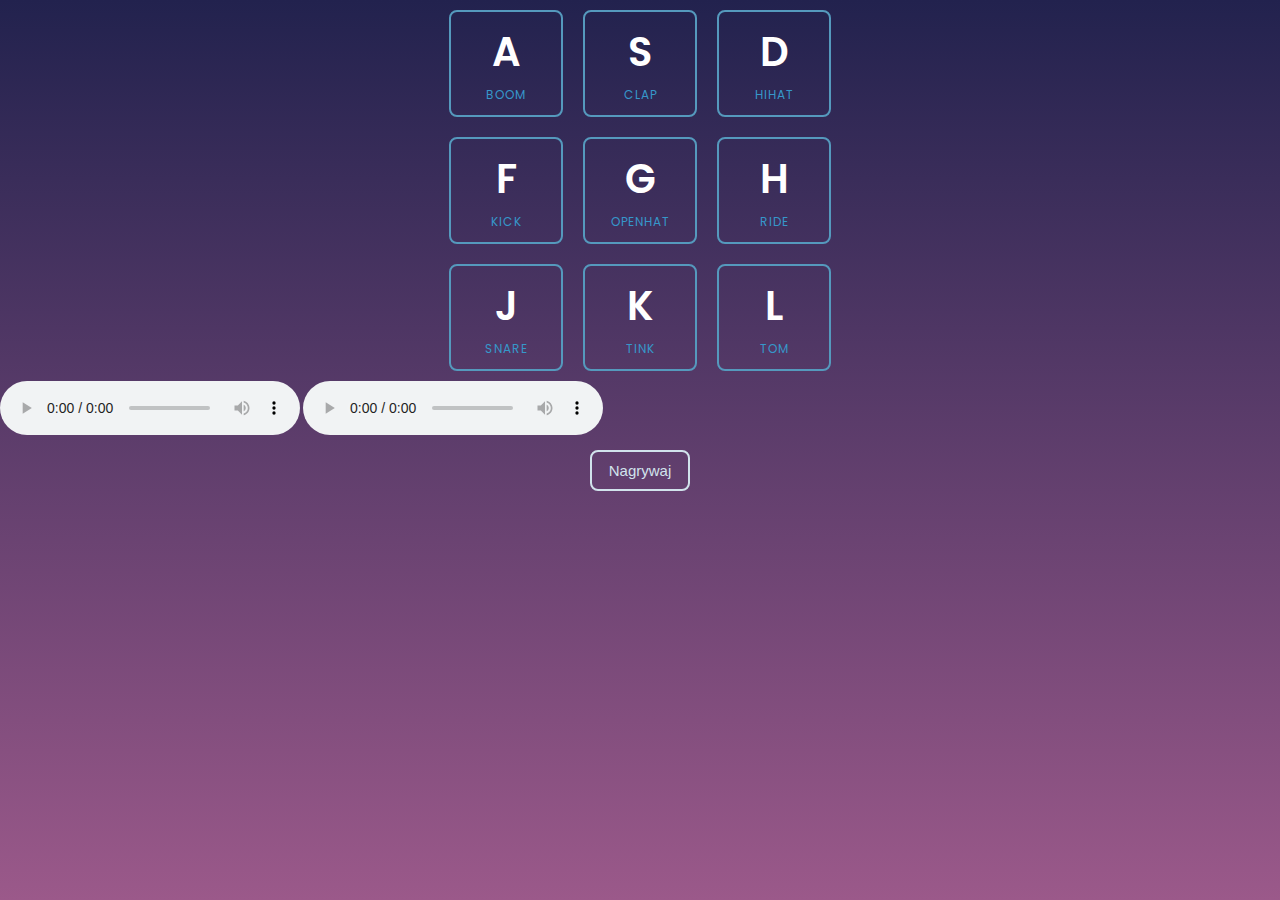
==== lab3/index.html @ 28f6c827 "lab2-lab3" ====
<!DOCTYPE html>
<html lang="en">
<head>
    <meta charset="UTF-8">
    <meta name="viewport" content="width=device-width, initial-scale=1.0">
    <title>Document</title>
    <link rel="stylesheet" href="style.css">
</head>
<body>
    <div class="keys">
        <div data-key="65" class="key">
          <kbd>A</kbd>
          <span class="sound">boom</span>
        </div>
        <div data-key="83" class="key">
          <kbd>S</kbd>
          <span class="sound">clap</span>
        </div>
        <div data-key="68" class="key">
          <kbd>D</kbd>
          <span class="sound">hihat</span>
        </div>
      </div>
      <div class="keys">
        <div data-key="70" class="key">
          <kbd>F</kbd>
          <span class="sound">kick</span>
        </div>
        <div data-key="71" class="key">
          <kbd>G</kbd>
          <span class="sound">openhat</span>
        </div>
        <div data-key="72" class="key">
          <kbd>H</kbd>
          <span class="sound">ride</span>
        </div>
      </div>
      <div class="keys">
        <div data-key="74" class="key">
          <kbd>J</kbd>
          <span class="sound">snare</span>
        </div>
        <div data-key="75" class="key">
          <kbd>K</kbd>
          <span class="sound">tink</span>
        </div>
        <div data-key="76" class="key">
          <kbd>L</kbd>
          <span class="sound">tom</span>
        </div>
      </div>

    <audio data-key="65" src="./sounds/boom.wav" controls id="s0"></audio>
    <audio data-key="83" src="./sounds/clap.wav" controls id="s1"></audio>
    <audio data-key="68" src="./sounds/hihat.wav"></audio>
    <audio data-key="70" src="./sounds/kick.wav"></audio>
    <audio data-key="71" src="./sounds/openhat.wav"></audio>
    <audio data-key="72" src="./sounds/ride.wav"></audio>
    <audio data-key="74" src="./sounds/snare.wav"></audio>
    <audio data-key="75" src="./sounds/tink.wav.wav"></audio>
    <audio data-key="76" src="./sounds/tom.wav"></audio>
    
    <div class="buttons">
        <button id="recordBtn">Nagrywaj</button>
    </div>


    <script src="main.js"></script>
</body> 
</html>
---- lab3/style.css ----
@import url('https://fonts.googleapis.com/css?family=Poppins:400,600');

html {
  font-size: 10px;
  background: linear-gradient(to top, #9b598a 0%, #22224e 100%);
}

html, body {
  margin: 0;
  padding: 0;
  font-family: 'Poppins', sans-serif;
  font-weight: 400;
  width: 100vw;
  height: 100vh;
}

.keys {
  display: flex;
  justify-content: center;
  align-content: center;
}

.key {
  border: .2rem solid #5599bd;
  border-radius: .8rem;
  margin: 1rem;
  font-size: 1.5rem;
  padding: 1rem .5rem;
  transition: all .07s ease;
  width: 10rem;
  text-align: center;
  color: #fff;
  background: transparent;
}

.buttons {
    margin: 1rem;
    display: flex;
    justify-content: center;
    align-content: center;
  }

button {
    border: .2rem solid #d1e3ec;
    border-radius: .8rem;
    font-size: 1.5rem;
    padding: 1rem .5rem;
    width: 10rem;
    color: #d1e3ec;
    background: transparent;
    cursor: pointer;
}


.playing {
  transform: scale(1.1);
  border-color: #7adcff;
  box-shadow: 0 0 1rem #7adcff;
  background: rgba(255,255,255,0.05);
}

.playing .sound {
  color: #7adcff;
}

kbd {
  display: block;
  font-size: 4rem;
  font-family: 'Poppins', sans-serif;
  font-weight: 600;
}

.sound {
  font-size: 1.2rem;
  text-transform: uppercase;
  letter-spacing: .1rem;
  color: #3697ca;
}
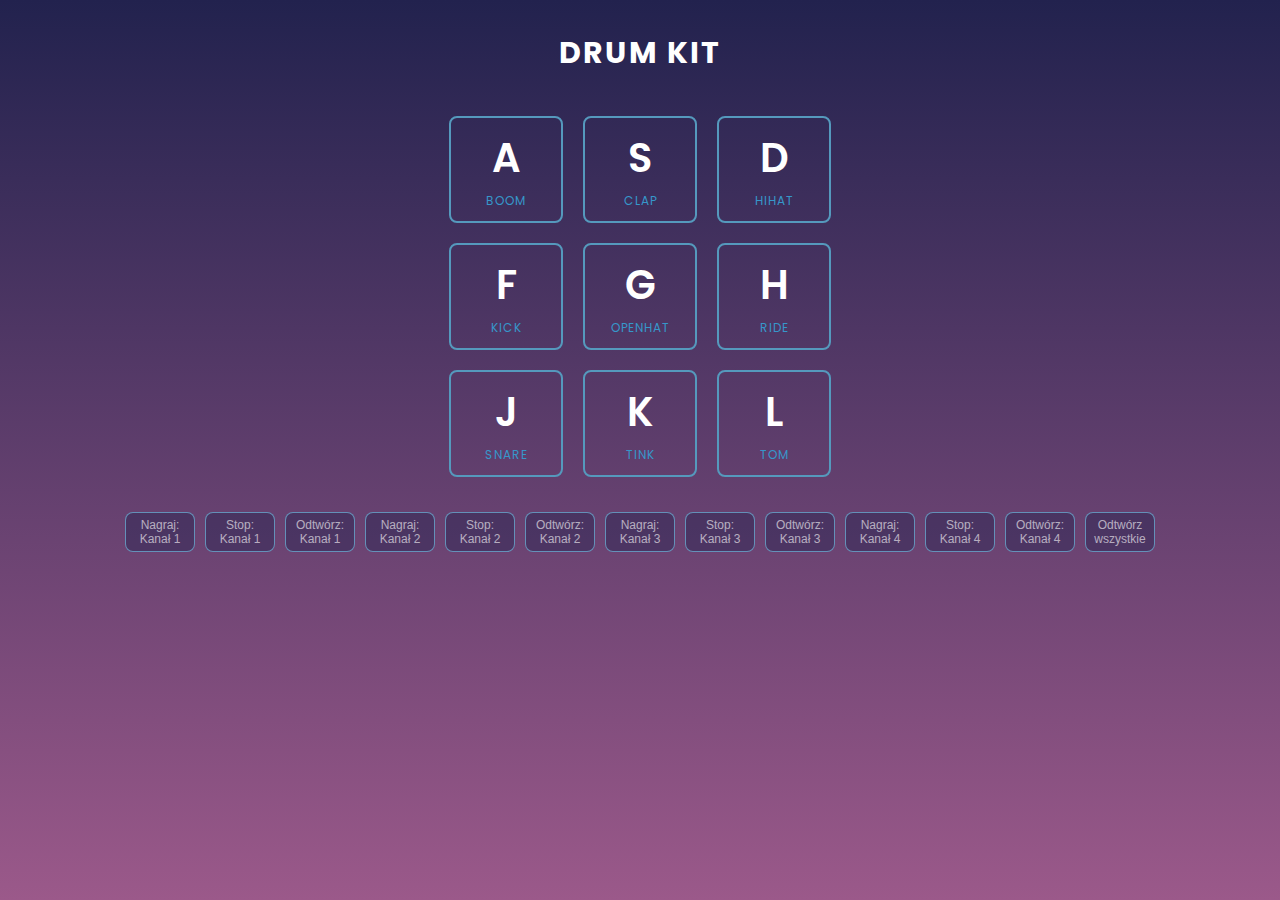
==== commit a0f4a39e: "lab3" ====
--- a/lab3/index.html
+++ b/lab3/index.html
@@ -7,6 +7,9 @@
     <link rel="stylesheet" href="style.css">
 </head>
 <body>
+  <div class="text">
+    <h1>DRUM KIT</h1>
+  </div>
     <div class="keys">
         <div data-key="65" class="key">
           <kbd>A</kbd>
@@ -50,21 +53,32 @@
         </div>
       </div>
 
-    <audio data-key="65" src="./sounds/boom.wav" controls id="s0"></audio>
-    <audio data-key="83" src="./sounds/clap.wav" controls id="s1"></audio>
-    <audio data-key="68" src="./sounds/hihat.wav"></audio>
-    <audio data-key="70" src="./sounds/kick.wav"></audio>
-    <audio data-key="71" src="./sounds/openhat.wav"></audio>
-    <audio data-key="72" src="./sounds/ride.wav"></audio>
-    <audio data-key="74" src="./sounds/snare.wav"></audio>
-    <audio data-key="75" src="./sounds/tink.wav.wav"></audio>
-    <audio data-key="76" src="./sounds/tom.wav"></audio>
+    <audio data-key="65" src="sounds/sounds/boom.wav"></audio>
+    <audio data-key="83" src="sounds/sounds/clap.wav"></audio>
+    <audio data-key="68" src="sounds/sounds/hihat.wav"></audio>
+    <audio data-key="70" src="sounds/sounds/kick.wav"></audio>
+    <audio data-key="71" src="sounds/sounds/openhat.wav"></audio>
+    <audio data-key="72" src="sounds/sounds/ride.wav"></audio>
+    <audio data-key="74" src="sounds/sounds/snare.wav"></audio>
+    <audio data-key="75" src="sounds/sounds/tink.wav"></audio>
+    <audio data-key="76" src="sounds/sounds/tom.wav"></audio>
     
     <div class="buttons">
-        <button id="recordBtn">Nagrywaj</button>
+        <button id="recordChannel1">Nagraj: Kanał 1</button>
+        <button id="stopChannel1">Stop: Kanał 1</button>
+        <button id="playChannel1">Odtwórz: Kanał 1</button>
+        <button id="recordChannel2">Nagraj: Kanał 2</button>
+        <button id="stopChannel2">Stop: Kanał 2</button>
+        <button id="playChannel2">Odtwórz: Kanał 2</button>
+        <button id="recordChannel3">Nagraj: Kanał 3</button>
+        <button id="stopChannel3">Stop: Kanał 3</button>
+        <button id="playChannel3">Odtwórz: Kanał 3</button>
+        <button id="recordChannel4">Nagraj: Kanał 4</button>
+        <button id="stopChannel4">Stop: Kanał 4</button>
+        <button id="playChannel4">Odtwórz: Kanał 4</button>
+        <button id="playAllChannels">Odtwórz wszystkie</button>
     </div>
-
-
+    
     <script src="main.js"></script>
 </body> 
 </html>--- a/lab3/style.css
+++ b/lab3/style.css
@@ -13,6 +13,18 @@
   width: 100vw;
   height: 100vh;
 }
+
+.text {
+  font-size: 1.5em;
+  padding: 2em 4em;
+}
+  
+  h1 {
+    color: white;
+    text-align: center;
+    margin: 0;
+    letter-spacing: 2px;
+  }
 
 .keys {
   display: flex;
@@ -34,21 +46,29 @@
 }
 
 .buttons {
-    margin: 1rem;
+    margin: 2rem;
     display: flex;
     justify-content: center;
     align-content: center;
   }
 
 button {
-    border: .2rem solid #d1e3ec;
+    border: .1rem solid #7adcff8d;
     border-radius: .8rem;
-    font-size: 1.5rem;
-    padding: 1rem .5rem;
-    width: 10rem;
-    color: #d1e3ec;
-    background: transparent;
+    font-size: 1.2rem;
+    padding: 0.5rem 0.5rem;
+    margin: 0.5rem;
+    width: 7rem;
+    color: #ffffff9c;
+    background: #22224e6e;
     cursor: pointer;
+}
+
+button:hover {
+  transform: scale(1.1);
+  border-color: #7adcff;
+  box-shadow: 0 0 1rem #7adcff;
+  background: rgba(255,255,255,0.05);
 }
 
 
